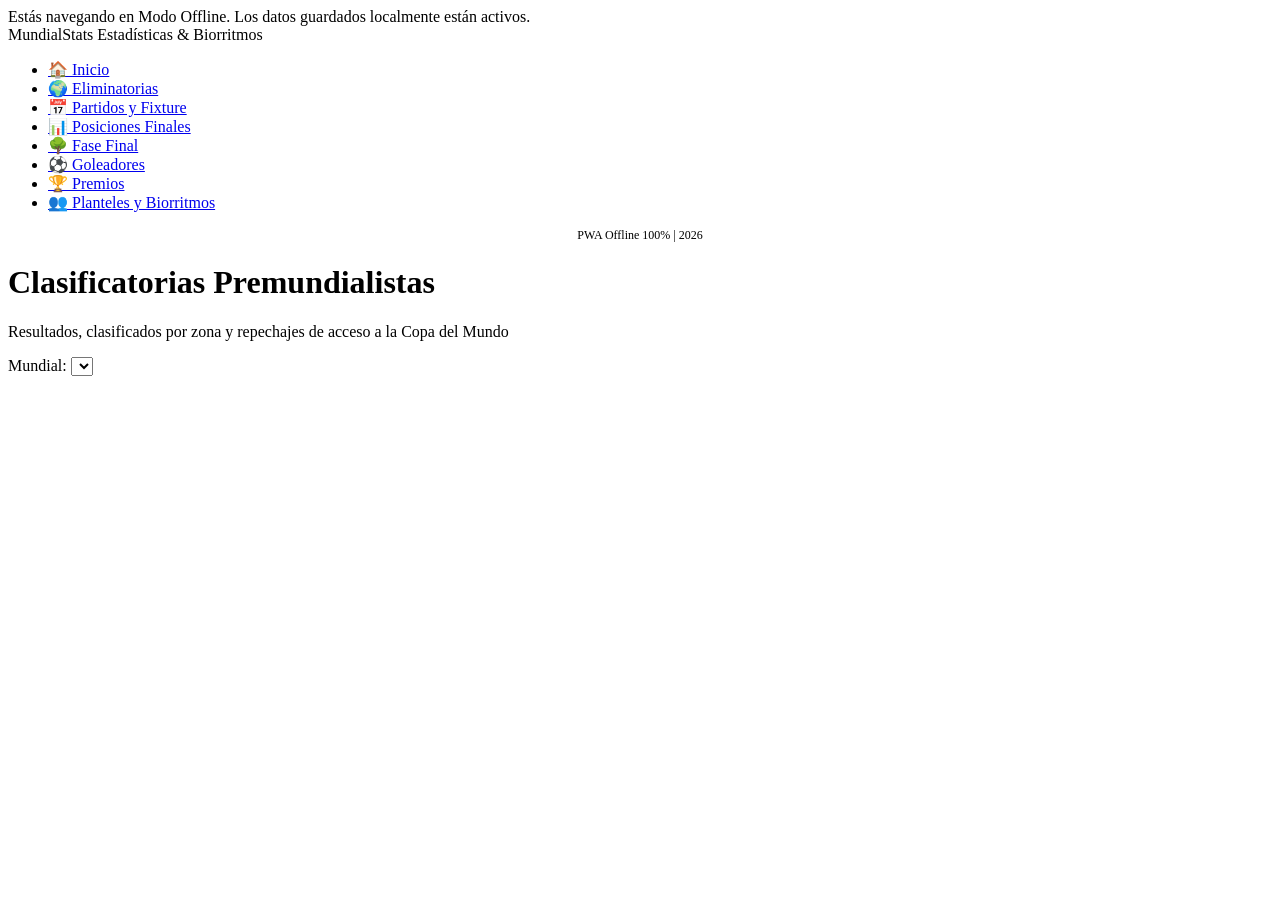
==== eliminatorias.html @ fffea4ab "Add files via upload" ====
<!DOCTYPE html>
<html lang="es">
<head>
  <meta charset="utf-8">
  <meta name="viewport" content="width=device-width, initial-scale=1.0">
  <title>Clasificatorias Premundialistas - Mundial stats</title>
  <link rel="stylesheet" href="css/style.css">
  <link rel="manifest" href="manifest.json">
  <link rel="icon" href="data:image/svg+xml,<svg xmlns=%22http://www.w3.org/2000/svg%22 viewBox=%220 0 100 100%22><text y=%22.9em%22 font-size=%2290%22>🌍</text></svg>">
  <style>
    /* Premium Tab Switcher Styles */
    .tab-switcher {
      display: flex;
      background: var(--bg-secondary);
      border-radius: var(--radius-md);
      padding: 0.35rem;
      border: 1px solid var(--border-color);
      margin-bottom: 2rem;
      max-width: 600px;
    }
    .tab-btn {
      flex: 1;
      padding: 0.75rem 1.25rem;
      border-radius: var(--radius-sm);
      background: transparent;
      border: none;
      color: var(--text-muted);
      font-weight: 600;
      font-size: 0.95rem;
      cursor: pointer;
      transition: var(--transition);
      display: flex;
      align-items: center;
      justify-content: center;
      gap: 0.5rem;
    }
    .tab-btn.active {
      background-color: var(--primary);
      color: #000;
      box-shadow: var(--shadow-sm);
    }
    .tab-btn:hover:not(.active) {
      color: var(--text-main);
      background-color: rgba(255, 255, 255, 0.03);
    }
    /* Confederation Tab Selector */
    .confed-selector {
      display: flex;
      gap: 0.5rem;
      flex-wrap: wrap;
      margin-bottom: 1.5rem;
    }
    .confed-btn {
      padding: 0.5rem 1rem;
      border-radius: var(--radius-sm);
      background: rgba(255, 255, 255, 0.03);
      border: 1px solid var(--border-color);
      color: var(--text-muted);
      font-size: 0.85rem;
      font-weight: 600;
      cursor: pointer;
      transition: var(--transition);
    }
    .confed-btn.active {
      border-color: var(--accent);
      color: var(--accent);
      background-color: rgba(255, 215, 0, 0.05);
    }
    .confed-btn:hover:not(.active) {
      border-color: var(--text-dark);
      color: var(--text-main);
    }
    /* Status Badge styling */
    .status-badge {
      font-size: 0.75rem;
      font-weight: 700;
      padding: 0.15rem 0.5rem;
      border-radius: 4px;
      display: inline-block;
    }
    .status-direct { background-color: rgba(0, 230, 118, 0.12); color: var(--primary); }
    .status-host { background-color: rgba(59, 130, 246, 0.15); color: #60a5fa; }
    .status-playoff { background-color: rgba(255, 215, 0, 0.15); color: var(--accent); }
    .status-eliminated { background-color: rgba(239, 68, 68, 0.12); color: #f87171; }
  </style>
</head>
<body>

  <div id="offlineBanner" class="offline-banner">
    Estás navegando en Modo Offline. Los datos guardados localmente están activos.
  </div>

  <div class="app-container">
    <!-- Sidebar Navigation -->
    <aside class="app-sidebar">
      <div class="logo-container">
        <span class="logo-title">MundialStats</span>
        <span class="logo-sub">Estadísticas & Biorritmos</span>
      </div>
      <nav>
        <ul class="sidebar-menu">
          <li><a href="index.html"><span>🏠</span> Inicio</a></li>
          <li class="active"><a href="eliminatorias.html"><span>🌍</span> Eliminatorias</a></li>
          <li><a href="resultadosyestadistica.html"><span>📅</span> Partidos y Fixture</a></li>
          <li><a href="posicionesfinalesotabla.html"><span>📊</span> Posiciones Finales</a></li>
          <li><a href="fasefinalllavesresultadosygoles.html"><span>🌳</span> Fase Final</a></li>
          <li><a href="goleadores.html"><span>⚽</span> Goleadores</a></li>
          <li><a href="premios.html"><span>🏆</span> Premios</a></li>
          <li><a href="planteles_argentina.html"><span>👥</span> Planteles y Biorritmos</a></li>
        </ul>
      </nav>
      <div style="margin-top: auto; font-size: 0.75rem; color: var(--text-dark); text-align: center;">
        PWA Offline 100% | 2026
      </div>
    </aside>

    <!-- Main Wrapper -->
    <main class="main-wrapper">
      <header class="top-header">
        <div class="title-section">
          <h1>Clasificatorias Premundialistas</h1>
          <p>Resultados, clasificados por zona y repechajes de acceso a la Copa del Mundo</p>
        </div>
        
        <!-- Year Selector -->
        <div class="wc-selector-container">
          <span class="wc-selector-label">Mundial:</span>
          <select id="wcYearSelect" class="wc-select">
            <!-- Dynamically populated -->
          </select>
        </div>
      </header>

      <!-- Premium Double Navigation Tab -->
      <div class="tab-switcher" id="mainTabSwitcher" style="display: none;">
        <button class="tab-btn active" onclick="switchMainTab('playoffs')">
          <span>🏆</span> Repechajes de Infarto
        </button>
        <button class="tab-btn" onclick="switchMainTab('standings')">
          <span>🌍</span> Clasificados por Zona
        </button>
      </div>

      <!-- Dynamic Content Area -->
      <div id="qualiContentContainer">
        <!-- Will be dynamically populated by JS -->
      </div>

    </main>
  </div>

  <!-- Central script engine load -->
  <script src="js/app.js"></script>
  <script>
    let activeMainTab = 'playoffs'; // 'playoffs' or 'standings'
    let activeConfedTab = 'CONMEBOL'; // 'CONMEBOL', 'UEFA', 'CONCACAF', 'CAF', 'AFC', 'OFC'
    let currentQualiData = null;

    // Static Pre-World Cup Standings data for 2026 World Cup
    const confedData2026 = {
      CONMEBOL: {
        title: "CONMEBOL (Sudamérica - 6 boletos directos + 1 repechaje)",
        desc: "Las eliminatorias sudamericanas son un grupo único todos contra todos de 10 selecciones. Los 6 primeros avanzaron directo, y el 7° (Bolivia) avanzó al Repechaje Intercontinental.",
        teams: [
          { name: "Argentina", pos: 1, elo: 95, w: 12, d: 4, l: 2, pts: 40, status: "host", group: "J" }, // Status host represents direct/reigning champion status for display
          { name: "Uruguay", pos: 2, elo: 87, w: 10, d: 5, l: 3, pts: 35, status: "direct", group: "H" },
          { name: "Colombia", pos: 3, elo: 86, w: 9, d: 6, l: 3, pts: 33, status: "direct", group: "K" },
          { name: "Brazil", pos: 4, elo: 93, w: 9, d: 5, l: 4, pts: 32, status: "direct", group: "C" },
          { name: "Ecuador", pos: 5, elo: 82, w: 8, d: 5, l: 5, pts: 29, status: "direct", group: "E" },
          { name: "Paraguay", pos: 6, elo: 78, w: 7, d: 4, l: 7, pts: 25, status: "direct", group: "D" },
          { name: "Bolivia", pos: 7, elo: 78, w: 5, d: 2, l: 11, pts: 17, status: "eliminated", group: "Eliminado (Repechaje)" }
        ]
      },
      UEFA: {
        title: "UEFA (Europa - 16 boletos directos/repechaje)",
        desc: "Dividido en 12 grupos de clasificación. Los 12 ganadores de grupo avanzaron directamente. Los 12 segundos y los 4 mejores clasificados de la Nations League jugaron los Repechajes UEFA en 4 rutas eliminatorias.",
        teams: [
          { name: "France", pos: 1, elo: 94, w: 7, d: 1, l: 0, pts: 22, status: "direct", group: "I" },
          { name: "England", pos: 1, elo: 92, w: 7, d: 1, l: 0, pts: 22, status: "direct", group: "L" },
          { name: "Spain", pos: 1, elo: 92, w: 6, d: 2, l: 0, pts: 20, status: "direct", group: "H" },
          { name: "Portugal", pos: 1, elo: 91, w: 6, d: 2, l: 0, pts: 20, status: "direct", group: "K" },
          { name: "Germany", pos: 1, elo: 90, w: 6, d: 1, l: 1, pts: 19, status: "direct", group: "E" },
          { name: "Netherlands", pos: 1, elo: 89, w: 5, d: 3, l: 0, pts: 18, status: "direct", group: "F" },
          { name: "Belgium", pos: 1, elo: 87, w: 5, d: 2, l: 1, pts: 17, status: "direct", group: "G" },
          { name: "Croatia", pos: 1, elo: 87, w: 5, d: 2, l: 1, pts: 17, status: "direct", group: "L" },
          { name: "Switzerland", pos: 1, elo: 81, w: 5, d: 1, l: 2, pts: 16, status: "direct", group: "B" },
          { name: "Sweden", pos: 1, elo: 81, w: 4, d: 3, l: 1, pts: 15, status: "direct", group: "F" },
          { name: "Norway", pos: 1, elo: 79, w: 4, d: 2, l: 2, pts: 14, status: "direct", group: "I" },
          { name: "Austria", pos: 1, elo: 80, w: 4, d: 2, l: 2, pts: 14, status: "direct", group: "J" },
          { name: "Czech Republic", pos: "Ruta D", elo: 79, w: 2, d: 0, l: 0, pts: 6, status: "playoff", group: "A" },
          { name: "Bosnia & Herzegovina", pos: "Ruta A", elo: 76, w: 2, d: 0, l: 0, pts: 6, status: "playoff", group: "B" },
          { name: "Turkey", pos: "Ruta C", elo: 80, w: 2, d: 0, l: 0, pts: 6, status: "playoff", group: "D" },
          { name: "Scotland", pos: 1, elo: 74, w: 4, d: 1, l: 3, pts: 13, status: "direct", group: "C" },
          { name: "Italy", pos: "Ruta A", elo: 95, w: 1, d: 0, l: 1, pts: 3, status: "eliminated", group: "Eliminado (Repechaje)" },
          { name: "Poland", pos: "Ruta B", elo: 80, w: 1, d: 0, l: 1, pts: 3, status: "eliminated", group: "Eliminado (Repechaje)" },
          { name: "Kosovo", pos: "Ruta C", elo: 70, w: 1, d: 0, l: 1, pts: 3, status: "eliminated", group: "Eliminado (Repechaje)" }
        ]
      },
      CONCACAF: {
        title: "CONCACAF (Norte, Centroamérica y Caribe - 3 anfitriones + 3 directos + 1 repechaje)",
        desc: "Como anfitriones, México, Estados Unidos y Canadá obtuvieron boletos automáticos. La Fase Final consistió en un grupo final de 6 selecciones, de donde 3 avanzaron directo y el 4° (Jamaica) al Repechaje.",
        teams: [
          { name: "USA", pos: "Host", elo: 84, w: 0, d: 0, l: 0, pts: 0, status: "host", group: "D" },
          { name: "Mexico", pos: "Host", elo: 81, w: 0, d: 0, l: 0, pts: 0, status: "host", group: "A" },
          { name: "Canada", pos: "Host", elo: 77, w: 0, d: 0, l: 0, pts: 0, status: "host", group: "B" },
          { name: "Panama", pos: 1, elo: 74, w: 7, d: 1, l: 2, pts: 22, status: "direct", group: "L" },
          { name: "Haiti", pos: 2, elo: 64, w: 5, d: 2, l: 3, pts: 17, status: "direct", group: "C" },
          { name: "Curaçao", pos: 3, elo: 64, w: 4, d: 3, l: 3, pts: 15, status: "direct", group: "E" },
          { name: "Jamaica", pos: 4, elo: 70, w: 3, d: 2, l: 5, pts: 11, status: "eliminated", group: "Eliminado (Repechaje)" }
        ]
      },
      CAF: {
        title: "CAF (África - 9 boletos directos + 1 repechaje)",
        desc: "9 grupos de clasificación de 6 equipos. Los 9 campeones avanzaron directamente al Mundial. El mejor segundo clasificado (R.D. del Congo) avanzó al Repechaje Intercontinental para ganar el boleto histórico.",
        teams: [
          { name: "Morocco", pos: 1, elo: 86, w: 8, d: 2, l: 0, pts: 26, status: "direct", group: "C" },
          { name: "Ivory Coast", pos: 1, elo: 80, w: 7, d: 3, l: 0, pts: 24, status: "direct", group: "E" },
          { name: "Senegal", pos: 1, elo: 82, w: 7, d: 2, l: 1, pts: 23, status: "direct", group: "I" },
          { name: "Egypt", pos: 1, elo: 78, w: 7, d: 1, l: 2, pts: 22, status: "direct", group: "G" },
          { name: "Algeria", pos: 1, elo: 78, w: 6, d: 3, l: 1, pts: 21, status: "direct", group: "J" },
          { name: "Cape Verde", pos: 1, elo: 75, w: 6, d: 2, l: 2, pts: 20, status: "direct", group: "H" },
          { name: "Ghana", pos: 1, elo: 76, w: 5, d: 4, l: 1, pts: 19, status: "direct", group: "L" },
          { name: "South Africa", pos: 1, elo: 74, w: 5, d: 3, l: 2, pts: 18, status: "direct", group: "A" },
          { name: "Tunisia", pos: 1, elo: 78, w: 5, d: 3, l: 2, pts: 18, status: "direct", group: "F" },
          { name: "DR Congo", pos: 2, elo: 73, w: 6, d: 2, l: 2, pts: 20, status: "playoff", group: "K" }
        ]
      },
      AFC: {
        title: "AFC (Asia - 8 boletos directos + 1 repechaje)",
        desc: "La Tercera Ronda consistió en 3 grupos de 6 selecciones. Los 2 primeros de cada grupo avanzaron directo. Los terceros y cuartos jugaron la Cuarta Ronda, clasificando dos más directamente y enviando al Repechaje a Irak.",
        teams: [
          { name: "Japan", pos: 1, elo: 82, w: 8, d: 1, l: 1, pts: 25, status: "direct", group: "F" },
          { name: "South Korea", pos: 1, elo: 80, w: 7, d: 2, l: 1, pts: 23, status: "direct", group: "A" },
          { name: "Australia", pos: 1, elo: 78, w: 7, d: 1, l: 2, pts: 22, status: "direct", group: "D" },
          { name: "Iran", pos: 2, elo: 74, w: 6, d: 3, l: 1, pts: 21, status: "direct", group: "G" },
          { name: "Saudi Arabia", pos: 2, elo: 77, w: 6, d: 2, l: 2, pts: 20, status: "direct", group: "H" },
          { name: "Uzbekistan", pos: 2, elo: 75, w: 5, d: 4, l: 1, pts: 19, status: "direct", group: "K" },
          { name: "Qatar", pos: 3, elo: 71, w: 4, d: 3, l: 3, pts: 15, status: "direct", group: "B" },
          { name: "Jordan", pos: 4, elo: 72, w: 4, d: 2, l: 4, pts: 14, status: "direct", group: "J" },
          { name: "Iraq", pos: 5, elo: 72, w: 3, d: 4, l: 3, pts: 13, status: "playoff", group: "I" }
        ]
      },
      OFC: {
        title: "OFC (Oceanía - 1 boleto directo + 1 repechaje)",
        desc: "Por primera vez en la historia, Oceanía cuenta con un cupo directo garantizado. El ganador de la ronda final (Nueva Zelanda) clasificó directo y el subcampeón (Nueva Caledonia) avanzó al Repechaje.",
        teams: [
          { name: "New Zealand", pos: 1, elo: 63, w: 5, d: 0, l: 0, pts: 15, status: "direct", group: "G" },
          { name: "New Caledonia", pos: 2, elo: 60, w: 3, d: 1, l: 1, pts: 10, status: "eliminated", group: "Eliminado (Repechaje)" }
        ]
      }
    };

    function switchMainTab(tab) {
      activeMainTab = tab;
      document.querySelectorAll('#mainTabSwitcher .tab-btn').forEach((btn, idx) => {
        btn.classList.toggle('active', (idx === 0 && tab === 'playoffs') || (idx === 1 && tab === 'standings'));
      });
      renderQualiLayout();
    }

    function switchConfedTab(confed) {
      activeConfedTab = confed;
      document.querySelectorAll('.confed-btn').forEach(btn => {
        btn.classList.toggle('active', btn.getAttribute('data-confed') === confed);
      });
      renderConfedStandings();
    }

    async function renderPage(year) {
      const container = document.getElementById('qualiContentContainer');
      const switcher = document.getElementById('mainTabSwitcher');
      
      container.innerHTML = '<div style="text-align:center; padding: 3rem; color:var(--text-muted);">⌛ Cargando datos de clasificatorias...</div>';
      
      // Load the qualifiers data
      const data = await loadQualiPlayoffsData(year);
      currentQualiData = data;
      
      if (!data || !data.matches || data.matches.length === 0) {
        // Show premium informational fallback for other years
        switcher.style.display = 'none';
        container.innerHTML = `
          <div class="glass-card" style="text-align: center; padding: 4rem 2rem; max-width: 700px; margin: 2rem auto;">
            <div style="font-size: 4rem; margin-bottom: 1.5rem;">🌍⚽</div>
            <h2 style="color: var(--accent); margin-bottom: 1rem; font-family: var(--font-title);">Repechajes y Clasificación Directa</h2>
            <p style="color: var(--text-main); font-size: 1.1rem; line-height: 1.7; margin-bottom: 1.5rem;">
              Para el Mundial <strong>${year}</strong>, las plazas se asignaron mediante los procesos clasificatorios tradicionales de cada confederación (CONMEBOL, UEFA, CAF, AFC, CONCACAF, OFC).
            </p>
            <p style="color: var(--text-muted); font-size: 0.95rem; line-height: 1.6;">
              Los datos interactivos de los cruces de repechaje final y las tablas de clasificación de las eliminatorias previas están cargados para el formato del <strong>Mundial 2026</strong>. Para ver cómo terminaron las selecciones en el torneo ${year}, puedes consultar la pestaña de <a href="posicionesfinalesotabla.html" style="color:var(--primary); font-weight:600;">Posiciones Finales</a> o el <a href="index.html" style="color:var(--primary); font-weight:600;">Cuadro de Honor</a>.
            </p>
          </div>
        `;
        return;
      }
      
      // If we have data, enable the main tab switcher
      switcher.style.display = 'flex';
      renderQualiLayout();
    }

    function renderQualiLayout() {
      const container = document.getElementById('qualiContentContainer');
      
      if (activeMainTab === 'playoffs') {
        renderPlayoffsContent();
      } else {
        renderStandingsContent();
      }
    }

    function renderPlayoffsContent() {
      const container = document.getElementById('qualiContentContainer');
      const uefaMatches = currentQualiData.matches.filter(m => m.round.includes("UEFA"));
      const interMatches = currentQualiData.matches.filter(m => m.round.includes("Inter-confederation"));
      
      let html = '';
      
      // Explanation/Context Banner about DR Congo and others
      html += `
        <div class="glass-card" style="margin-bottom: 2rem; border-left: 4px solid var(--accent); background: linear-gradient(135deg, rgba(20, 28, 47, 0.8) 0%, rgba(11, 15, 25, 0.8) 100%);">
          <h2 style="color: var(--accent); margin-bottom: 0.5rem; display: flex; align-items: center; gap: 0.5rem; font-size: 1.3rem;">
            <span>ℹ️</span> Repechajes de Acceso Final al Mundial (2026)
          </h2>
          <p style="color: var(--text-main); font-size: 0.95rem; line-height: 1.6;">
            El Mundial de 2026 cuenta con un formato expandido a 48 selecciones. Los últimos boletos se definieron en los emocionantes <strong>Repechajes de la UEFA</strong> y el histórico <strong>Torneo de Repechaje Intercontinental de la FIFA</strong> disputado en Monterrey y Guadalajara (México) en Marzo de 2026.
          </p>
          <div style="margin-top: 1rem; padding-top: 1rem; border-top: 1px solid var(--border-color); display: flex; flex-wrap: wrap; gap: 1.5rem; font-size: 0.85rem; color: var(--text-muted);">
            <div>💡 <strong style="color: var(--primary);">Ruta de la R.D. del Congo:</strong> Venció a Jamaica 1-0 en la Final del Repechaje Intercontinental (Ruta 1) para clasificar por primera vez desde 1974.</div>
            <div>💡 <strong style="color: var(--primary);">La Sorpresa de Irak:</strong> Venció a Bolivia 2-1 en la Final de la Ruta 2, reclamando su lugar en la Copa del Mundo.</div>
          </div>
        </div>
      `;
      
      // Render UEFA Play-offs
      if (uefaMatches.length > 0) {
        html += `
          <h2 style="margin: 2.5rem 0 1rem 0; color: var(--text-main); font-family: var(--font-title); display: flex; align-items: center; gap: 0.5rem; font-size: 1.6rem;">
            <span>🇪🇺</span> Repechaje Final UEFA (Boletos Restantes)
          </h2>
          <div class="matches-grid" style="margin-bottom: 3rem;">
        `;
        
        // Group UEFA matches by Paths
        const paths = ['Path A', 'Path B', 'Path C', 'Path D'];
        paths.forEach(pathName => {
          const pathMatches = uefaMatches.filter(m => m.round.includes(pathName));
          if (pathMatches.length > 0) {
            pathMatches.forEach(match => {
              html += renderQualiMatchCard(match, pathName);
            });
          }
        });
        
        html += `</div>`;
      }
      
      // Render Inter-confederation Play-offs
      if (interMatches.length > 0) {
        html += `
          <h2 style="margin: 2.5rem 0 1rem 0; color: var(--text-main); font-family: var(--font-title); display: flex; align-items: center; gap: 0.5rem; font-size: 1.6rem;">
            <span>🌎</span> Repechaje Intercontinental FIFA (Monterrey & Guadalajara)
          </h2>
          <div class="matches-grid">
        `;
        
        const pathways = ['Pathway 1', 'Pathway 2'];
        pathways.forEach(pathwayName => {
          const pathMatches = interMatches.filter(m => m.round.includes(pathwayName));
          if (pathMatches.length > 0) {
            pathMatches.forEach(match => {
              html += renderQualiMatchCard(match, pathwayName);
            });
          }
        });
        
        html += `</div>`;
      }
      
      container.innerHTML = html;
    }

    function renderStandingsContent() {
      const container = document.getElementById('qualiContentContainer');
      
      let html = `
        <div class="glass-card" style="margin-bottom: 2rem;">
          <h2 style="color: var(--accent); margin-bottom: 0.5rem; display: flex; align-items: center; gap: 0.5rem; font-size: 1.3rem;">
            <span>🌍</span> Tabla Premundialista de Clasificados por Confederación (2026)
          </h2>
          <p style="color: var(--text-muted); font-size: 0.95rem; line-height: 1.6;">
            Explora las clasificaciones y estadísticas del camino clasificatorio de los 48 equipos que obtuvieron su boleto al Mundial 2026 de Canadá, México y Estados Unidos, clasificados por sus respectivas confederaciones y zonas regionales de fútbol.
          </p>
        </div>

        <!-- Escalada / Roadmap section -->
        <div class="glass-card" style="margin-bottom: 2rem; background: linear-gradient(135deg, rgba(20, 28, 47, 0.4) 0%, rgba(11, 15, 25, 0.4) 100%); border-left: 4px solid var(--primary);">
          <h3 style="color: var(--primary); margin-bottom: 1.25rem; font-family: var(--font-title); font-size: 1.2rem; display: flex; align-items: center; gap: 0.5rem;">
            <span>📈</span> ¿Cómo escalaron las selecciones hasta la Copa del Mundo?
          </h3>
          <div style="display: grid; grid-template-columns: repeat(auto-fit, minmax(220px, 1fr)); gap: 1.25rem;">
            
            <div style="background: rgba(0,0,0,0.2); padding: 1rem; border-radius: var(--radius-sm); border-top: 3px solid var(--text-dark);">
              <div style="font-size: 0.75rem; color: var(--text-muted); font-weight: 700; text-transform: uppercase; margin-bottom: 0.25rem;">Paso 1</div>
              <h4 style="color: var(--text-main); margin-bottom: 0.5rem; font-size: 0.95rem;">🌍 Eliminatorias Globales</h4>
              <p style="font-size: 0.8rem; color: var(--text-muted); line-height: 1.4;">
                <strong>208 selecciones</strong> de 6 confederaciones disputaron extensos torneos regionales todos contra todos o fases de grupos durante 3 años antes del Mundial.
              </p>
            </div>
            
            <div style="background: rgba(0,0,0,0.2); padding: 1rem; border-radius: var(--radius-sm); border-top: 3px solid var(--primary);">
              <div style="font-size: 0.75rem; color: var(--primary); font-weight: 700; text-transform: uppercase; margin-bottom: 0.25rem;">Paso 2</div>
              <h4 style="color: var(--text-main); margin-bottom: 0.5rem; font-size: 0.95rem;">🎟️ Clasificados Directos</h4>
              <p style="font-size: 0.8rem; color: var(--text-muted); line-height: 1.4;">
                Los gigantes y ganadores de cada grupo regional (<strong>40 selecciones</strong> directas + 3 anfitriones) aseguraron matemáticamente su boleto directo sin repesca.
              </p>
            </div>
            
            <div style="background: rgba(0,0,0,0.2); padding: 1rem; border-radius: var(--radius-sm); border-top: 3px solid var(--accent);">
              <div style="font-size: 0.75rem; color: var(--accent); font-weight: 700; text-transform: uppercase; margin-bottom: 0.25rem;">Paso 3</div>
              <h4 style="color: var(--text-main); margin-bottom: 0.5rem; font-size: 0.95rem;">🇪🇺 Repechajes de Zona</h4>
              <p style="font-size: 0.8rem; color: var(--text-muted); line-height: 1.4;">
                Equipos en puestos secundarios batallaron internamente. En la UEFA, 16 selecciones jugaron llaves de eliminación directa para reclamar los últimos 4 boletos europeos.
              </p>
            </div>
            
            <div style="background: rgba(0,0,0,0.2); padding: 1rem; border-radius: var(--radius-sm); border-top: 3px solid #ef4444;">
              <div style="font-size: 0.75rem; color: #ef4444; font-weight: 700; text-transform: uppercase; margin-bottom: 0.25rem;">Paso 4</div>
              <h4 style="color: var(--text-main); margin-bottom: 0.5rem; font-size: 0.95rem;">💥 Repesca Intercontinental</h4>
              <p style="font-size: 0.8rem; color: var(--text-muted); line-height: 1.4;">
                Los 6 mejores no clasificados de todo el planeta se concentraron en México en un torneo de muerte súbita. <strong>R.D. Congo</strong> e <strong>Irak</strong> escalaron ganando las finales para quedarse con los 2 cupos finales.
              </p>
            </div>
            
          </div>
        </div>

        
        <!-- Confederation Sub-Tab Selector -->
        <div class="confed-selector">
          <button class="confed-btn ${activeConfedTab === 'CONMEBOL' ? 'active' : ''}" data-confed="CONMEBOL" onclick="switchConfedTab('CONMEBOL')">🌎 CONMEBOL (Sudamérica)</button>
          <button class="confed-btn ${activeConfedTab === 'UEFA' ? 'active' : ''}" data-confed="UEFA" onclick="switchConfedTab('UEFA')">🇪🇺 UEFA (Europa)</button>
          <button class="confed-btn ${activeConfedTab === 'CONCACAF' ? 'active' : ''}" data-confed="CONCACAF" onclick="switchConfedTab('CONCACAF')">🍁 CONCACAF (Norte/Centro)</button>
          <button class="confed-btn ${activeConfedTab === 'CAF' ? 'active' : ''}" data-confed="CAF" onclick="switchConfedTab('CAF')">🦁 CAF (África)</button>
          <button class="confed-btn ${activeConfedTab === 'AFC' ? 'active' : ''}" data-confed="AFC" onclick="switchConfedTab('AFC')">🐉 AFC (Asia)</button>
          <button class="confed-btn ${activeConfedTab === 'OFC' ? 'active' : ''}" data-confed="OFC" onclick="switchConfedTab('OFC')">🥝 OFC (Oceanía)</button>
        </div>
        
        <!-- Confederation Standings Container -->
        <div id="confedStandingsContainer" class="glass-card">
          <!-- Will be rendered dynamically -->
        </div>
      `;
      
      container.innerHTML = html;
      renderConfedStandings();
    }

    function renderConfedStandings() {
      const subContainer = document.getElementById('confedStandingsContainer');
      const data = confedData2026[activeConfedTab];
      
      if (!data) {
        subContainer.innerHTML = '<div style="text-align:center; padding:2rem; color:var(--text-muted);">Error al cargar los datos.</div>';
        return;
      }
      
      let html = `
        <div style="margin-bottom: 1.5rem; padding-bottom: 1rem; border-bottom: 1px solid var(--border-color);">
          <h2 style="color: var(--accent); font-family: var(--font-title); font-size: 1.4rem; margin-bottom: 0.25rem;">${data.title}</h2>
          <p style="color: var(--text-muted); font-size: 0.9rem; line-height: 1.5;">${data.desc}</p>
        </div>
        
        <div class="table-container">
          <table class="premium-table">
            <thead>
              <tr>
                <th style="width: 80px; text-align: center;">Posición</th>
                <th>Equipo</th>
                <th style="text-align: center; width: 100px;">Fuerza (Elo)</th>
                <th style="text-align: center; width: 80px;">PG</th>
                <th style="text-align: center; width: 80px;">PE</th>
                <th style="text-align: center; width: 80px;">PP</th>
                <th style="text-align: center; width: 100px;">Puntos</th>
                <th style="width: 180px;">Estado de Acceso</th>
                <th style="text-align: center; width: 120px;">Grupo Mundial</th>
              </tr>
            </thead>
            <tbody>
      `;
      
      data.teams.forEach(team => {
        let statusBadge = '';
        if (team.status === 'host') statusBadge = '<span class="status-badge status-host">Anfitrión / Campeón</span>';
        else if (team.status === 'direct') statusBadge = '<span class="status-badge status-direct">Clasificado Directo</span>';
        else if (team.status === 'playoff') statusBadge = '<span class="status-badge status-playoff">Cupo por Repechaje</span>';
        else if (team.status === 'eliminated') statusBadge = '<span class="status-badge status-eliminated">Eliminado Repesca</span>';
        
        // Flag icon resolver
        const flag = getFlag(team.name);
        
        html += `
          <tr style="${team.status === 'eliminated' ? 'opacity: 0.65; background-color: rgba(239, 68, 68, 0.02);' : ''}">
            <td style="text-align: center; font-weight: 700; font-family: var(--font-title); font-size: 1.1rem; color: ${team.status === 'eliminated' ? 'var(--text-dark)' : 'var(--accent)'};">${team.pos}</td>
            <td class="team-cell" style="font-weight: 700;">
              <span class="team-flag">${flag}</span>
              <span>${team.name}</span>
            </td>
            <td style="text-align: center; font-weight: 600; font-family: var(--font-title);">${team.elo}</td>
            <td style="text-align: center;">${team.w}</td>
            <td style="text-align: center;">${team.d}</td>
            <td style="text-align: center;">${team.l}</td>
            <td style="text-align: center; font-weight: 700; font-family: var(--font-title); font-size: 1.1rem; color: var(--text-main);">${team.pts}</td>
            <td>${statusBadge}</td>
            <td style="text-align: center; font-weight: 700; color: ${team.status === 'eliminated' ? 'var(--text-dark)' : 'var(--primary)'}; font-family: var(--font-title);">${team.status === 'eliminated' ? '--' : `Grupo ${team.group}`}</td>
          </tr>
        `;
      });
      
      html += `
            </tbody>
          </table>
        </div>
      `;
      
      subContainer.innerHTML = html;
    }
    
    function renderQualiMatchCard(match, groupName) {
      const t1 = match.team1;
      const t2 = match.team2;
      const f1 = getFlag(t1);
      const f2 = getFlag(t2);
      
      // Determine winner
      let s1 = 0, s2 = 0;
      let scoreStr = '';
      let isEt = false;
      let isPen = false;
      let p1 = 0, p2 = 0;
      
      if (match.score) {
        if (match.score.ft) {
          s1 = match.score.ft[0];
          s2 = match.score.ft[1];
          scoreStr = `${s1} - ${s2}`;
        }
        if (match.score.et) {
          s1 = match.score.et[0];
          s2 = match.score.et[1];
          scoreStr = `${s1} - ${s2} (t.s.)`;
          isEt = true;
        }
        if (match.score.p) {
          p1 = match.score.p[0];
          p2 = match.score.p[1];
          scoreStr += ` [Pen: ${p1} - ${p2}]`;
          isPen = true;
        }
      }
      
      const t1Won = (s1 > s2) || (isPen && p1 > p2);
      const t2Won = (s2 > s1) || (isPen && p2 > p1);
      
      // Goals lists html
      let goalsHtml = '';
      if (match.goals1 && match.goals1.length > 0 || match.goals2 && match.goals2.length > 0) {
        goalsHtml = `<div style="font-size: 0.8rem; color: var(--text-muted); border-top: 1px solid var(--border-color); padding-top: 0.5rem; margin-top: 0.5rem; display: flex; flex-direction: column; gap: 0.25rem;">`;
        if (match.goals1 && match.goals1.length > 0) {
          goalsHtml += `<div>⚽ <strong>${t1}:</strong> ${match.goals1.map(g => `${g.name} (${g.minute}')`).join(', ')}</div>`;
        }
        if (match.goals2 && match.goals2.length > 0) {
          goalsHtml += `<div>⚽ <strong>${t2}:</strong> ${match.goals2.map(g => `${g.name} (${g.minute}')`).join(', ')}</div>`;
        }
        goalsHtml += `</div>`;
      }
      
      const isFinal = match.round.includes("Final");
      const roundLabel = isFinal ? "🏆 FINAL DE RUTA" : "⚔️ SEMIFINAL DE RUTA";
      const badgeColor = isFinal ? "background-color: rgba(255, 215, 0, 0.15); color: var(--accent);" : "background-color: rgba(0, 230, 118, 0.1); color: var(--primary);";
      
      return `
        <div class="glass-card" style="display: flex; flex-direction: column; justify-content: space-between; gap: 1rem; border: 1px solid ${isFinal ? 'rgba(255, 215, 0, 0.25)' : 'var(--border-color)'}; border-top: 3px solid ${isFinal ? 'var(--accent)' : 'var(--primary)'};">
          <div>
            <div style="display: flex; justify-content: space-between; align-items: center; margin-bottom: 0.75rem;">
              <span style="font-size: 0.7rem; font-weight: 700; padding: 0.25rem 0.5rem; border-radius: 4px; ${badgeColor}">${roundLabel} (${groupName})</span>
              <span style="font-size: 0.75rem; color: var(--text-muted);">${match.date}</span>
            </div>
            
            <div style="display: flex; flex-direction: column; gap: 0.75rem; margin: 1rem 0;">
              <!-- Team 1 -->
              <div style="display: flex; justify-content: space-between; align-items: center; ${t1Won ? 'color: var(--primary); font-weight: 700;' : ''}">
                <span class="team-cell">
                  <span class="team-flag">${f1}</span>
                  <span>${t1}</span>
                </span>
                ${t1Won ? '<span style="font-size:0.75rem; background: rgba(0, 230, 118, 0.15); padding: 0.1rem 0.4rem; border-radius: 4px;">✅ Clasificado</span>' : ''}
              </div>
              
              <!-- Team 2 -->
              <div style="display: flex; justify-content: space-between; align-items: center; ${t2Won ? 'color: var(--primary); font-weight: 700;' : ''}">
                <span class="team-cell">
                  <span class="team-flag">${f2}</span>
                  <span>${t2}</span>
                </span>
                ${t2Won ? '<span style="font-size:0.75rem; background: rgba(0, 230, 118, 0.15); padding: 0.1rem 0.4rem; border-radius: 4px;">✅ Clasificado</span>' : ''}
              </div>
            </div>
          </div>
          
          <div>
            <div style="background: rgba(0, 0, 0, 0.2); padding: 0.5rem; border-radius: 6px; text-align: center; font-weight: 700; font-size: 1.1rem; color: var(--accent); font-family: var(--font-title);">
              ${scoreStr}
            </div>
            
            ${goalsHtml}
            
            <div style="font-size: 0.7rem; color: var(--text-dark); margin-top: 0.75rem; text-align: right; font-style: italic;">
              🏟️ Sede: ${match.ground || 'Por definir'}
            </div>
          </div>
        </div>
      `;
    }
    
    // Init PWA engine hooks
    setupYearSelector(renderPage);
    renderPage(state.currentYear);
  </script>
</body>
</html>
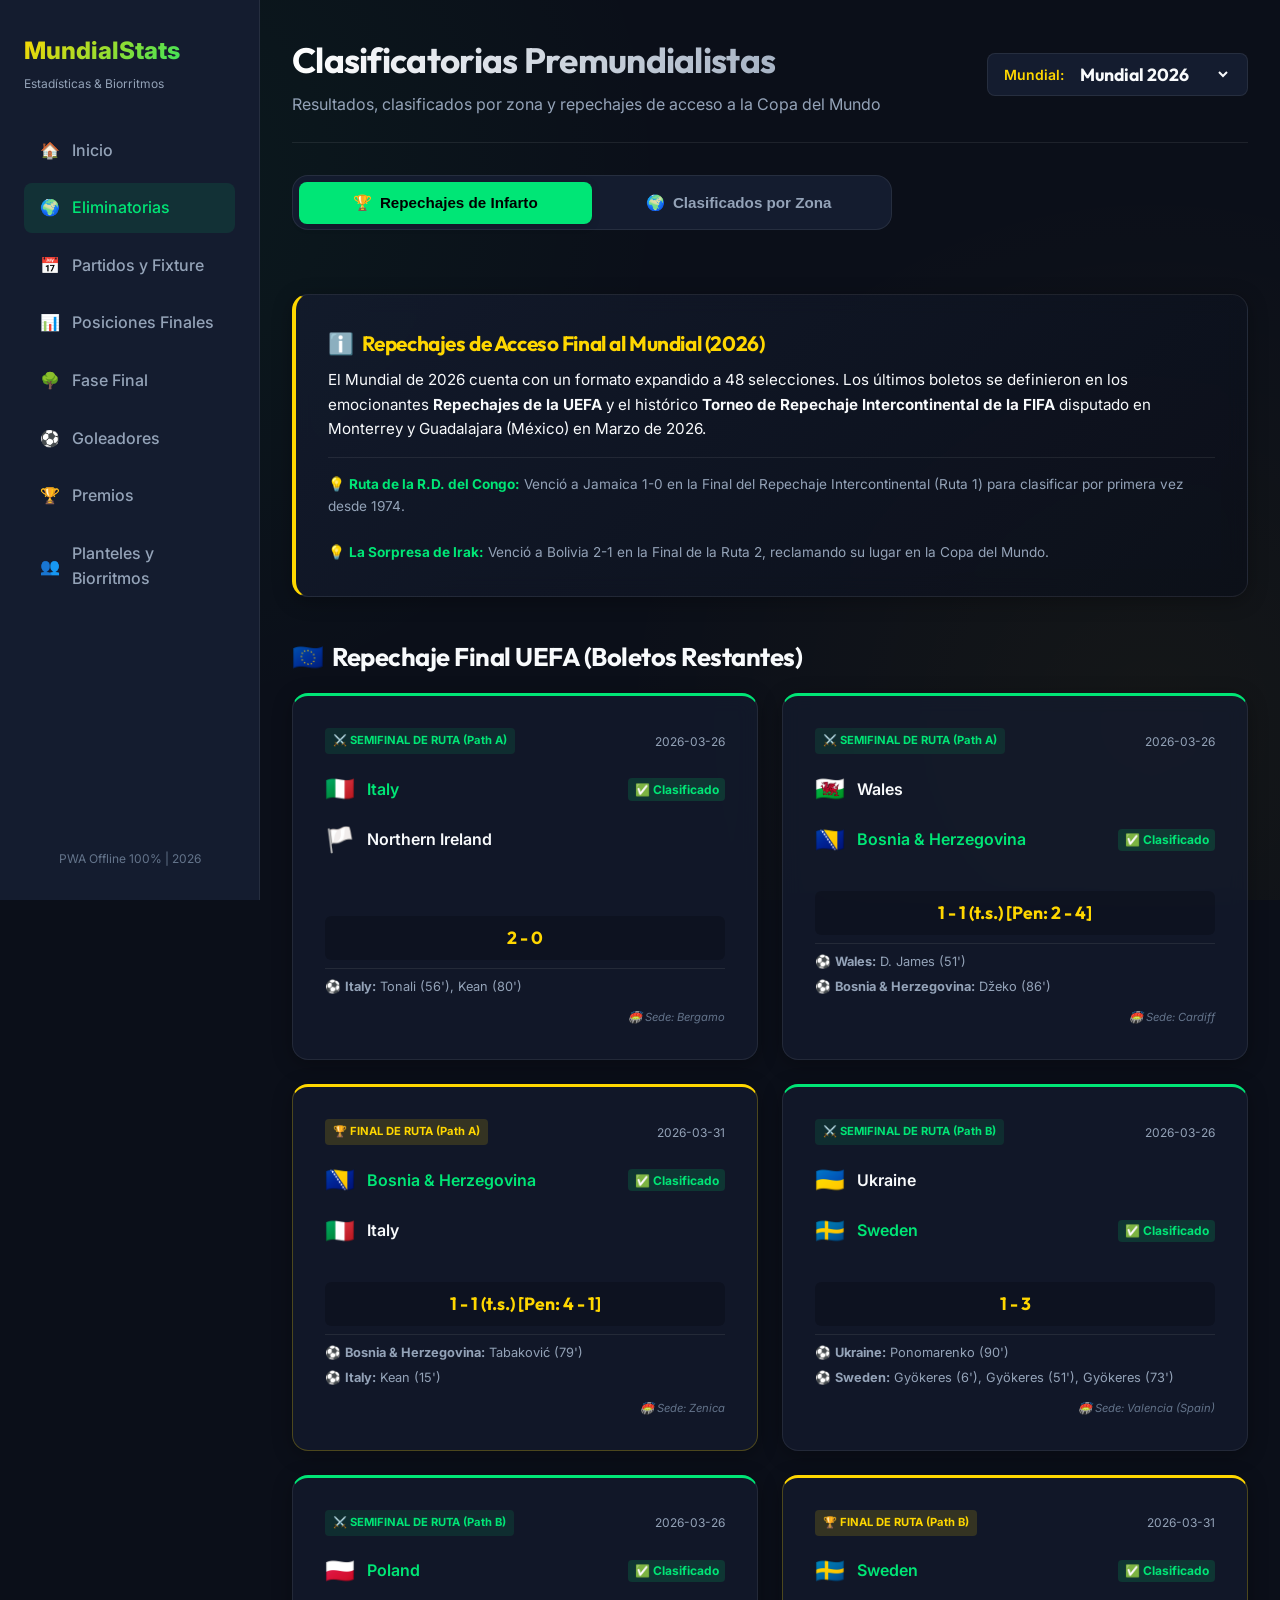
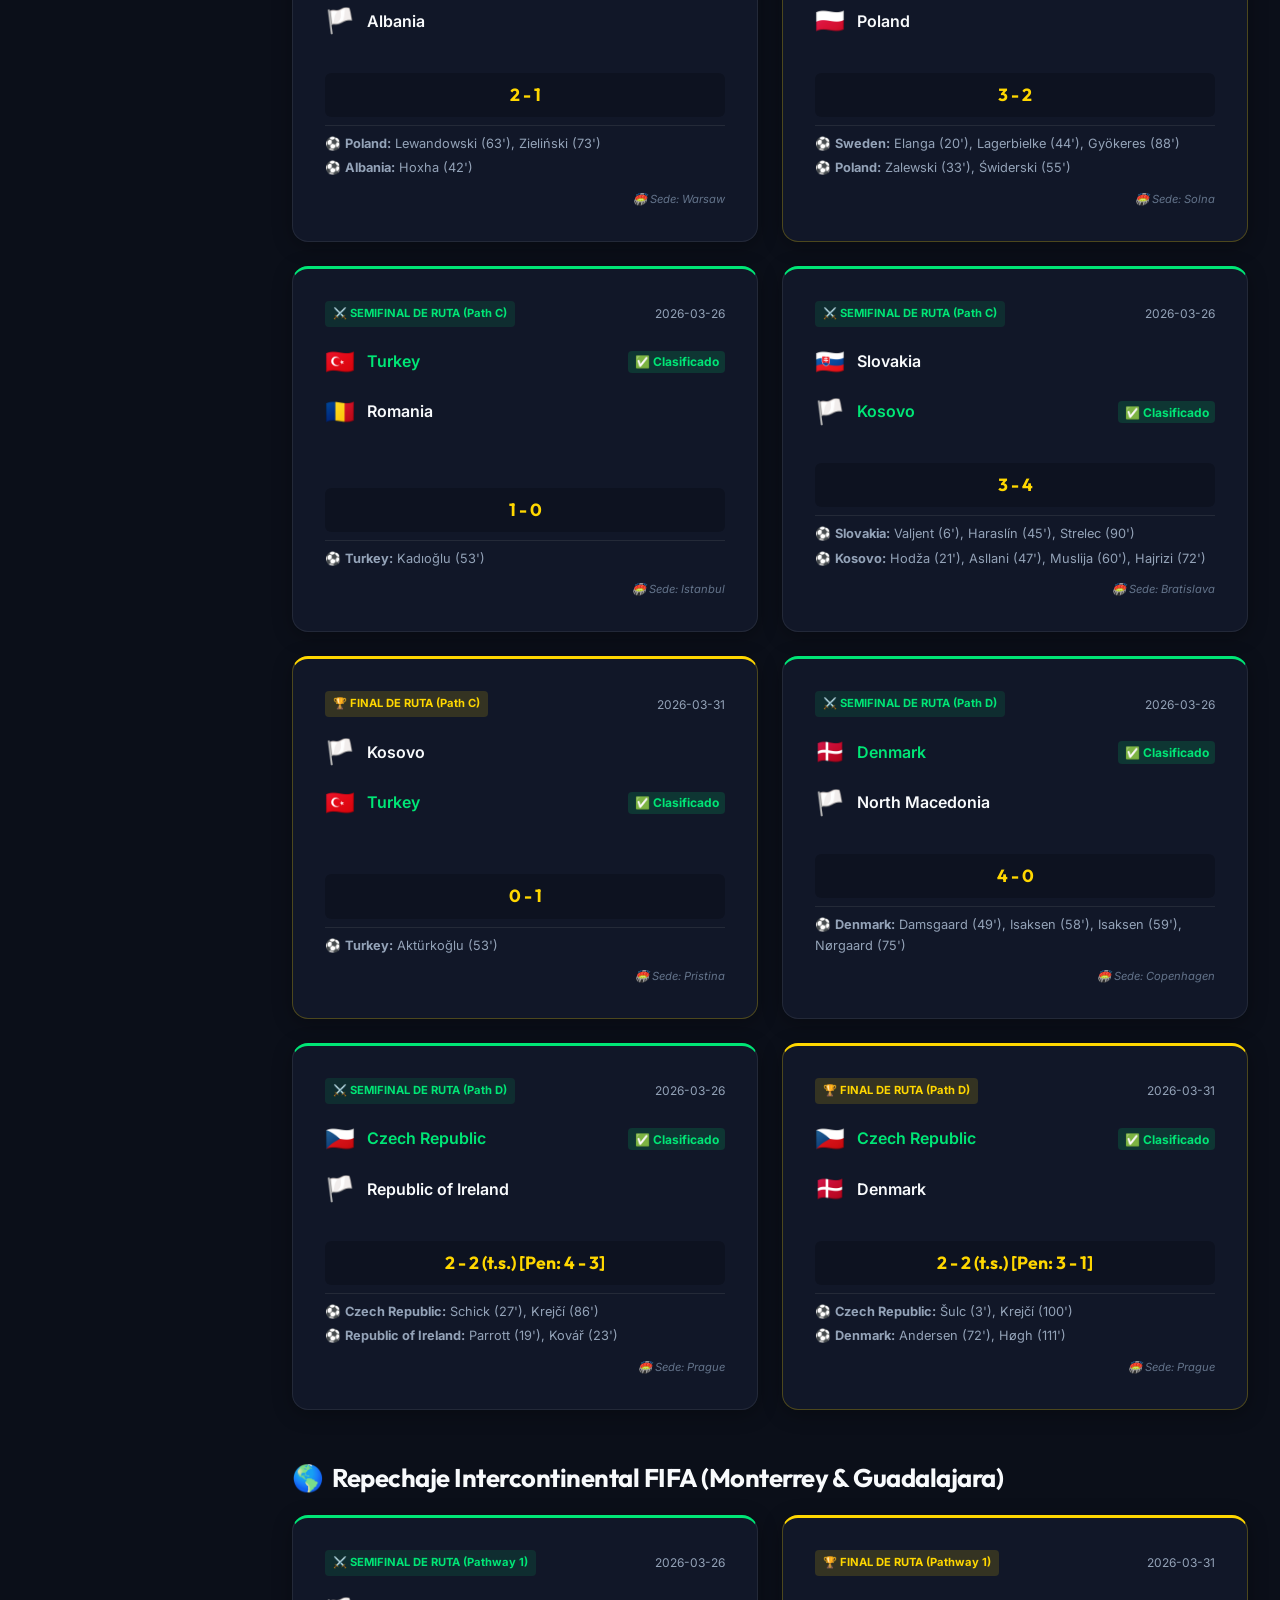
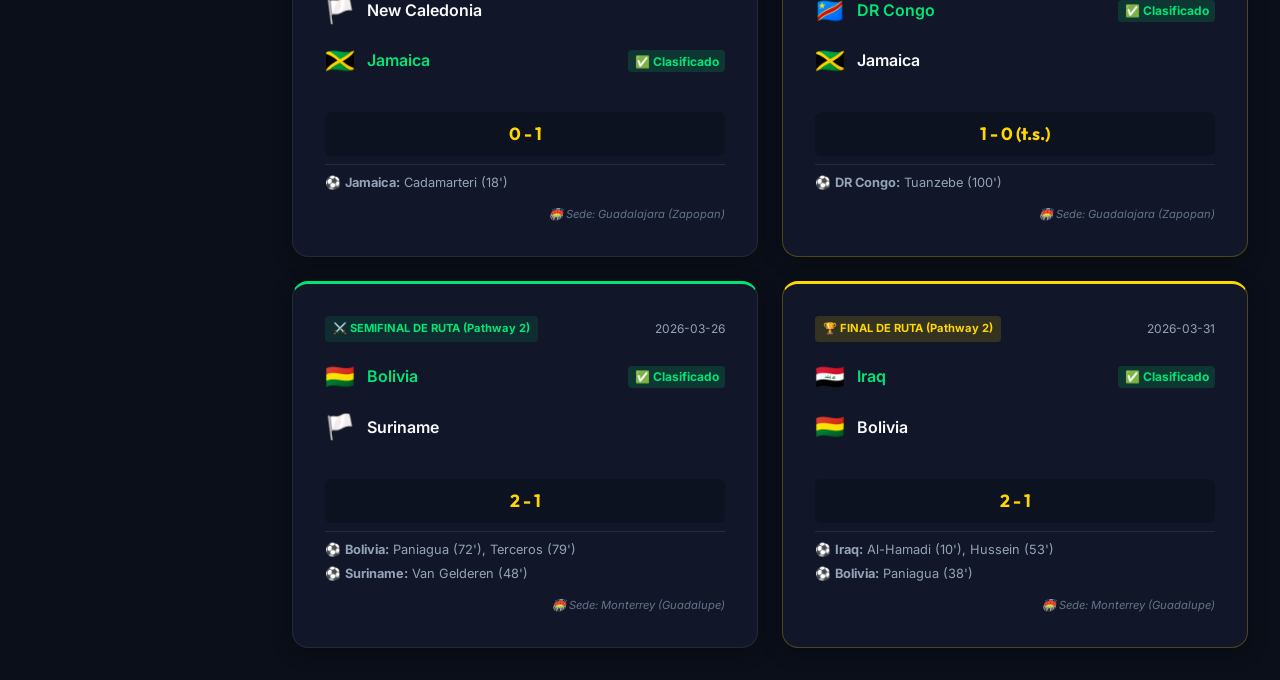
==== commit dfd6e4cc: "correccion de nombres de jugadores" ====
--- a/eliminatorias.html
+++ b/eliminatorias.html
@@ -150,6 +150,7 @@
   </div>
 
   <!-- Central script engine load -->
+  <script src="js/real_rosters.js"></script>
   <script src="js/app.js"></script>
   <script>
     let activeMainTab = 'playoffs'; // 'playoffs' or 'standings'
--- a/css/style.css
+++ b/css/style.css
@@ -0,0 +1,1086 @@
+/* Modern Premium Design System for World Cup PWA */
+@import url('https://fonts.googleapis.com/css2?family=Inter:wght@300;400;500;600;700&family=Outfit:wght@400;500;600;700;800&display=swap');
+
+:root {
+  --font-title: 'Outfit', -apple-system, BlinkMacSystemFont, "Segoe UI", Roboto, sans-serif;
+  --font-body: 'Inter', -apple-system, BlinkMacSystemFont, "Segoe UI", Roboto, sans-serif;
+  
+  /* Color Palette (Sleek Dark / Golden Acent) */
+  --bg-primary: #0b0f19;
+  --bg-secondary: #141c2f;
+  --bg-glass: rgba(20, 28, 47, 0.7);
+  --border-color: rgba(255, 255, 255, 0.08);
+  
+  --primary: #00e676; /* Vibrant Green field */
+  --primary-hover: #00b359;
+  --accent: #ffd700; /* Golden Cup */
+  --accent-rgb: 255, 215, 0;
+  
+  --text-main: #f8fafc;
+  --text-muted: #94a3b8;
+  --text-dark: #64748b;
+  
+  /* Biorhythm Colors */
+  --physical: #ef4444; /* Red */
+  --emotional: #3b82f6; /* Blue */
+  --intellectual: #eab308; /* Yellow */
+  
+  --shadow-sm: 0 2px 8px rgba(0, 0, 0, 0.15);
+  --shadow-md: 0 4px 20px rgba(0, 0, 0, 0.3);
+  --shadow-lg: 0 10px 30px rgba(0, 0, 0, 0.5);
+  --radius-sm: 8px;
+  --radius-md: 16px;
+  --radius-lg: 24px;
+  --transition: all 0.3s cubic-bezier(0.4, 0, 0.2, 1);
+}
+
+/* Base Styles */
+* {
+  box-sizing: border-box;
+  margin: 0;
+  padding: 0;
+}
+
+body {
+  background-color: var(--bg-primary);
+  color: var(--text-main);
+  font-family: var(--font-body);
+  line-height: 1.6;
+  min-height: 100vh;
+  background-image: 
+    radial-gradient(circle at 10% 20%, rgba(0, 230, 118, 0.05) 0%, transparent 40%),
+    radial-gradient(circle at 90% 80%, rgba(255, 215, 0, 0.04) 0%, transparent 40%);
+  background-attachment: fixed;
+}
+
+h1, h2, h3, h4, h5, h6 {
+  font-family: var(--font-title);
+  font-weight: 700;
+  letter-spacing: -0.02em;
+}
+
+a {
+  color: var(--primary);
+  text-decoration: none;
+  transition: var(--transition);
+}
+
+a:hover {
+  color: var(--text-main);
+}
+
+/* Premium Layout Grid */
+.app-container {
+  display: grid;
+  grid-template-columns: 260px 1fr;
+  min-height: 100vh;
+}
+
+@media (max-width: 1024px) {
+  .app-container {
+    grid-template-columns: 1fr;
+  }
+}
+
+/* Sidebar / Navigation */
+.app-sidebar {
+  background-color: var(--bg-secondary);
+  border-right: 1px solid var(--border-color);
+  padding: 2rem 1.5rem;
+  display: flex;
+  flex-direction: column;
+  gap: 2rem;
+  height: 100vh;
+  position: sticky;
+  top: 0;
+  z-index: 100;
+  overflow-y: auto;
+}
+
+@media (max-width: 1024px) {
+  .app-sidebar {
+    height: auto;
+    position: relative;
+    padding: 1rem 1.5rem;
+  }
+}
+
+.logo-container {
+  display: flex;
+  flex-direction: column;
+  gap: 0.25rem;
+}
+
+.logo-title {
+  font-size: 1.5rem;
+  font-weight: 800;
+  background: linear-gradient(135deg, var(--accent), var(--primary));
+  -webkit-background-clip: text;
+  -webkit-text-fill-color: transparent;
+}
+
+.logo-sub {
+  font-size: 0.75rem;
+  color: var(--text-muted);
+}
+
+.sidebar-menu {
+  list-style: none;
+  display: flex;
+  flex-direction: column;
+  gap: 0.5rem;
+}
+
+.sidebar-menu li a {
+  display: flex;
+  align-items: center;
+  gap: 0.75rem;
+  padding: 0.75rem 1rem;
+  border-radius: var(--radius-sm);
+  color: var(--text-muted);
+  font-weight: 500;
+  transition: var(--transition);
+}
+
+.sidebar-menu li a:hover,
+.sidebar-menu li.active a {
+  background-color: rgba(0, 230, 118, 0.1);
+  color: var(--primary);
+}
+
+/* Main Content Area */
+.main-wrapper {
+  padding: 2rem;
+  max-width: 1400px;
+  width: 100%;
+  margin: 0 auto;
+  display: flex;
+  flex-direction: column;
+  gap: 2rem;
+}
+
+@media (max-width: 640px) {
+  .main-wrapper {
+    padding: 1rem;
+  }
+}
+
+/* Header & Controls */
+.top-header {
+  display: flex;
+  justify-content: space-between;
+  align-items: center;
+  flex-wrap: wrap;
+  gap: 1rem;
+  padding-bottom: 1.5rem;
+  border-bottom: 1px solid var(--border-color);
+}
+
+.title-section h1 {
+  font-size: 2.2rem;
+  margin-bottom: 0.25rem;
+  background: linear-gradient(to right, #ffffff, #94a3b8);
+  -webkit-background-clip: text;
+  -webkit-text-fill-color: transparent;
+}
+
+.title-section p {
+  color: var(--text-muted);
+  font-size: 1rem;
+}
+
+/* Year Selector Control */
+.wc-selector-container {
+  display: flex;
+  align-items: center;
+  gap: 0.75rem;
+  background: var(--bg-secondary);
+  padding: 0.5rem 1rem;
+  border-radius: var(--radius-sm);
+  border: 1px solid var(--border-color);
+}
+
+.wc-selector-label {
+  font-weight: 600;
+  font-size: 0.875rem;
+  color: var(--accent);
+}
+
+.wc-select {
+  background: transparent;
+  border: none;
+  color: var(--text-main);
+  font-family: var(--font-title);
+  font-size: 1.1rem;
+  font-weight: 700;
+  cursor: pointer;
+  outline: none;
+  padding-right: 1.5rem;
+  position: relative;
+}
+
+.wc-select option {
+  background-color: var(--bg-secondary);
+  color: var(--text-main);
+  font-weight: normal;
+}
+
+/* Premium Dashboard Widgets */
+.dashboard-grid {
+  display: grid;
+  grid-template-columns: repeat(auto-fit, minmax(280px, 1fr));
+  gap: 1.5rem;
+}
+
+.stat-card {
+  background: var(--bg-secondary);
+  border: 1px solid var(--border-color);
+  border-radius: var(--radius-md);
+  padding: 1.5rem;
+  display: flex;
+  align-items: center;
+  gap: 1.25rem;
+  box-shadow: var(--shadow-sm);
+  transition: var(--transition);
+}
+
+.stat-card:hover {
+  transform: translateY(-4px);
+  border-color: rgba(0, 230, 118, 0.3);
+  box-shadow: var(--shadow-md);
+}
+
+.stat-icon {
+  width: 54px;
+  height: 54px;
+  border-radius: 50%;
+  background: rgba(0, 230, 118, 0.1);
+  display: flex;
+  align-items: center;
+  justify-content: center;
+  font-size: 1.5rem;
+  color: var(--primary);
+}
+
+.stat-info {
+  display: flex;
+  flex-direction: column;
+}
+
+.stat-label {
+  font-size: 0.85rem;
+  color: var(--text-muted);
+  text-transform: uppercase;
+  letter-spacing: 0.05em;
+}
+
+.stat-value {
+  font-size: 1.75rem;
+  font-weight: 800;
+  color: var(--text-main);
+  font-family: var(--font-title);
+}
+
+/* Glass Card */
+.glass-card {
+  background: var(--bg-glass);
+  backdrop-filter: blur(10px);
+  -webkit-backdrop-filter: blur(10px);
+  border: 1px solid var(--border-color);
+  border-radius: var(--radius-md);
+  padding: 2rem;
+  box-shadow: var(--shadow-md);
+}
+
+.glass-card-header {
+  display: flex;
+  justify-content: space-between;
+  align-items: center;
+  margin-bottom: 1.5rem;
+  padding-bottom: 0.75rem;
+  border-bottom: 1px solid var(--border-color);
+}
+
+.glass-card-title {
+  font-size: 1.35rem;
+  color: var(--accent);
+  display: flex;
+  align-items: center;
+  gap: 0.5rem;
+}
+
+/* Responsive Premium Table */
+.table-container {
+  overflow-x: auto;
+  width: 100%;
+}
+
+.premium-table {
+  width: 100%;
+  border-collapse: collapse;
+  text-align: left;
+  font-size: 0.95rem;
+}
+
+.premium-table th {
+  padding: 1rem;
+  color: var(--text-muted);
+  font-weight: 600;
+  text-transform: uppercase;
+  font-size: 0.75rem;
+  letter-spacing: 0.05em;
+  border-bottom: 2px solid var(--border-color);
+}
+
+.premium-table td {
+  padding: 1rem;
+  border-bottom: 1px solid var(--border-color);
+  color: var(--text-main);
+  transition: var(--transition);
+}
+
+.premium-table tr:hover td {
+  background-color: rgba(255, 255, 255, 0.02);
+}
+
+.team-cell {
+  display: flex;
+  align-items: center;
+  gap: 0.75rem;
+  font-weight: 600;
+}
+
+.team-flag {
+  font-size: 1.5rem;
+  display: inline-block;
+  vertical-align: middle;
+}
+
+/* Playoff Bracket Tree Styling */
+.bracket-wrapper {
+  overflow-x: auto;
+  padding: 2rem 0;
+}
+
+.bracket-container {
+  display: flex;
+  gap: 3rem;
+  min-width: 1000px;
+  justify-content: space-between;
+}
+
+.bracket-column {
+  display: flex;
+  flex-direction: column;
+  justify-content: space-around;
+  flex: 1;
+}
+
+.bracket-round-title {
+  text-align: center;
+  color: var(--accent);
+  font-size: 0.9rem;
+  font-weight: 700;
+  text-transform: uppercase;
+  margin-bottom: 1rem;
+  letter-spacing: 0.05em;
+}
+
+.bracket-match {
+  background: var(--bg-secondary);
+  border: 1px solid var(--border-color);
+  border-radius: var(--radius-sm);
+  padding: 0.5rem;
+  display: flex;
+  flex-direction: column;
+  gap: 0.25rem;
+  width: 200px;
+  box-shadow: var(--shadow-sm);
+  position: relative;
+  transition: var(--transition);
+}
+
+.bracket-match:hover {
+  border-color: var(--primary);
+  box-shadow: var(--shadow-md);
+}
+
+.bracket-team {
+  display: flex;
+  justify-content: space-between;
+  align-items: center;
+  padding: 0.4rem 0.6rem;
+  border-radius: 4px;
+  font-size: 0.85rem;
+}
+
+.bracket-team.winner {
+  font-weight: 700;
+  color: var(--primary);
+  background-color: rgba(0, 230, 118, 0.05);
+}
+
+.bracket-team-name {
+  display: flex;
+  align-items: center;
+  gap: 0.4rem;
+  overflow: hidden;
+  text-overflow: ellipsis;
+  white-space: nowrap;
+}
+
+.bracket-score {
+  font-weight: 700;
+  font-family: var(--font-title);
+}
+
+/* Live Match Cards (Fixture) */
+.matches-grid {
+  display: grid;
+  grid-template-columns: repeat(auto-fill, minmax(360px, 1fr));
+  gap: 1.5rem;
+}
+
+@media (max-width: 640px) {
+  .matches-grid {
+    grid-template-columns: 1fr;
+  }
+}
+
+.match-card {
+  background: var(--bg-secondary);
+  border: 1px solid var(--border-color);
+  border-radius: var(--radius-md);
+  padding: 1.25rem;
+  display: flex;
+  flex-direction: column;
+  gap: 1rem;
+  box-shadow: var(--shadow-sm);
+  transition: var(--transition);
+}
+
+.match-card:hover {
+  border-color: rgba(0, 230, 118, 0.3);
+  box-shadow: var(--shadow-md);
+}
+
+.match-header {
+  display: flex;
+  justify-content: space-between;
+  font-size: 0.75rem;
+  color: var(--text-muted);
+  font-weight: 600;
+  text-transform: uppercase;
+  border-bottom: 1px solid var(--border-color);
+  padding-bottom: 0.5rem;
+}
+
+.match-venue {
+  color: var(--accent);
+}
+
+.match-teams {
+  display: flex;
+  flex-direction: column;
+  gap: 0.75rem;
+}
+
+.match-team-row {
+  display: flex;
+  justify-content: space-between;
+  align-items: center;
+}
+
+.match-team-info {
+  display: flex;
+  align-items: center;
+  gap: 0.75rem;
+  font-size: 1.05rem;
+  font-weight: 600;
+}
+
+.score-input, .score-display {
+  width: 50px;
+  height: 36px;
+  background: var(--bg-primary);
+  border: 1px solid var(--border-color);
+  border-radius: var(--radius-sm);
+  color: var(--text-main);
+  text-align: center;
+  font-size: 1.1rem;
+  font-weight: 700;
+  font-family: var(--font-title);
+  outline: none;
+  transition: var(--transition);
+}
+
+.score-input:focus {
+  border-color: var(--primary);
+  box-shadow: 0 0 0 2px rgba(0, 230, 118, 0.2);
+}
+
+.score-display {
+  display: flex;
+  align-items: center;
+  justify-content: center;
+}
+
+.match-footer {
+  display: flex;
+  justify-content: space-between;
+  align-items: center;
+  font-size: 0.8rem;
+  color: var(--text-muted);
+  border-top: 1px solid var(--border-color);
+  padding-top: 0.75rem;
+  margin-top: 0.25rem;
+}
+
+/* Premium Buttons & Form Elements */
+.btn {
+  display: inline-flex;
+  align-items: center;
+  justify-content: center;
+  gap: 0.5rem;
+  padding: 0.6rem 1.2rem;
+  border-radius: var(--radius-sm);
+  font-weight: 600;
+  font-size: 0.875rem;
+  cursor: pointer;
+  transition: var(--transition);
+  border: none;
+}
+
+.btn-primary {
+  background-color: var(--primary);
+  color: #000;
+}
+
+.btn-primary:hover {
+  background-color: var(--primary-hover);
+  transform: translateY(-1px);
+}
+
+.btn-accent {
+  background-color: rgba(255, 215, 0, 0.1);
+  border: 1px solid var(--accent);
+  color: var(--accent);
+}
+
+.btn-accent:hover {
+  background-color: var(--accent);
+  color: #000;
+  transform: translateY(-1px);
+}
+
+.btn-muted {
+  background-color: rgba(255, 255, 255, 0.05);
+  border: 1px solid var(--border-color);
+  color: var(--text-muted);
+}
+
+.btn-muted:hover {
+  background-color: rgba(255, 255, 255, 0.1);
+  color: var(--text-main);
+}
+
+/* Live Toggle Controls */
+.toggle-panel {
+  display: flex;
+  gap: 1rem;
+  background-color: var(--bg-secondary);
+  padding: 1rem;
+  border-radius: var(--radius-md);
+  border: 1px solid var(--border-color);
+  flex-wrap: wrap;
+  align-items: center;
+}
+
+.toggle-label {
+  font-weight: 600;
+  font-size: 0.9rem;
+  color: var(--text-muted);
+}
+
+.option-group {
+  display: flex;
+  background: var(--bg-primary);
+  border-radius: var(--radius-sm);
+  padding: 0.25rem;
+  border: 1px solid var(--border-color);
+}
+
+.option-btn {
+  padding: 0.4rem 1rem;
+  border-radius: var(--radius-sm);
+  background: transparent;
+  border: none;
+  color: var(--text-muted);
+  font-weight: 600;
+  font-size: 0.8rem;
+  cursor: pointer;
+  transition: var(--transition);
+}
+
+.option-btn.active {
+  background-color: var(--bg-secondary);
+  color: var(--accent);
+  box-shadow: var(--shadow-sm);
+}
+
+/* Biorhythm Visualizer Component */
+.biorhythm-container {
+  display: grid;
+  grid-template-columns: 350px 1fr;
+  gap: 2rem;
+}
+
+@media (max-width: 900px) {
+  .biorhythm-container {
+    grid-template-columns: 1fr;
+  }
+}
+
+.selection-pane {
+  background: var(--bg-secondary);
+  border: 1px solid var(--border-color);
+  border-radius: var(--radius-md);
+  padding: 1.5rem;
+  display: flex;
+  flex-direction: column;
+  gap: 1.25rem;
+}
+
+.form-group {
+  display: flex;
+  flex-direction: column;
+  gap: 0.5rem;
+}
+
+.form-group label {
+  font-size: 0.85rem;
+  color: var(--text-muted);
+  font-weight: 600;
+}
+
+.form-control {
+  background: var(--bg-primary);
+  border: 1px solid var(--border-color);
+  border-radius: var(--radius-sm);
+  padding: 0.75rem;
+  color: var(--text-main);
+  outline: none;
+  font-family: var(--font-body);
+  transition: var(--transition);
+  width: 100%;
+}
+
+.form-control:focus {
+  border-color: var(--primary);
+}
+
+/* Roster / Player List & Biorhythm Graph */
+.player-list {
+  display: flex;
+  flex-direction: column;
+  gap: 0.75rem;
+  max-height: 500px;
+  overflow-y: auto;
+  padding-right: 0.5rem;
+}
+
+.player-item-card {
+  background: var(--bg-primary);
+  border: 1px solid var(--border-color);
+  border-radius: var(--radius-sm);
+  padding: 1rem;
+  display: flex;
+  flex-direction: column;
+  gap: 0.75rem;
+  transition: var(--transition);
+}
+
+.player-item-card:hover {
+  border-color: rgba(255, 215, 0, 0.2);
+}
+
+.player-meta {
+  display: flex;
+  justify-content: space-between;
+  align-items: center;
+  font-weight: 600;
+}
+
+.player-name {
+  font-size: 1rem;
+}
+
+.player-age-club {
+  font-size: 0.75rem;
+  color: var(--text-muted);
+}
+
+/* Biorhythm Progress Bar Styles */
+.biorhythm-bars {
+  display: flex;
+  flex-direction: column;
+  gap: 0.5rem;
+}
+
+.bar-row {
+  display: grid;
+  grid-template-columns: 90px 1fr 45px;
+  align-items: center;
+  gap: 1rem;
+  font-size: 0.75rem;
+}
+
+.bar-label {
+  font-weight: 600;
+  text-transform: uppercase;
+}
+
+.bar-label.phys { color: var(--physical); }
+.bar-label.emot { color: var(--emotional); }
+.bar-label.intel { color: var(--intellectual); }
+
+.bar-track {
+  height: 8px;
+  background: rgba(255, 255, 255, 0.05);
+  border-radius: 4px;
+  overflow: hidden;
+  position: relative;
+}
+
+.bar-fill {
+  height: 100%;
+  border-radius: 4px;
+  transition: width 0.5s cubic-bezier(0.4, 0, 0.2, 1);
+}
+
+.bar-value {
+  text-align: right;
+  font-weight: 700;
+  font-family: var(--font-title);
+}
+
+/* Forecast Panel */
+.forecast-card {
+  background: linear-gradient(135deg, rgba(20, 28, 47, 0.9) 0%, rgba(11, 15, 25, 0.9) 100%);
+  border: 2px solid var(--accent);
+  border-radius: var(--radius-md);
+  padding: 2rem;
+  display: flex;
+  flex-direction: column;
+  align-items: center;
+  gap: 1.5rem;
+  text-align: center;
+  box-shadow: var(--shadow-lg);
+  margin-top: 1.5rem;
+}
+
+.forecast-title {
+  font-size: 1.5rem;
+  color: var(--accent);
+  text-transform: uppercase;
+  letter-spacing: 0.1em;
+}
+
+.forecast-vs {
+  display: flex;
+  align-items: center;
+  gap: 2rem;
+  margin: 1rem 0;
+  width: 100%;
+  justify-content: center;
+}
+
+.forecast-team-block {
+  flex: 1;
+  display: flex;
+  flex-direction: column;
+  align-items: center;
+  gap: 0.5rem;
+  max-width: 200px;
+}
+
+.forecast-flag {
+  font-size: 3rem;
+}
+
+.forecast-team-name {
+  font-size: 1.25rem;
+  font-weight: 700;
+  font-family: var(--font-title);
+}
+
+.forecast-index {
+  font-size: 1.75rem;
+  font-weight: 800;
+  color: var(--primary);
+  font-family: var(--font-title);
+}
+
+.forecast-vs-circle {
+  width: 48px;
+  height: 48px;
+  border-radius: 50%;
+  background: rgba(255, 255, 255, 0.05);
+  border: 1px solid var(--border-color);
+  display: flex;
+  align-items: center;
+  justify-content: center;
+  font-weight: 800;
+  color: var(--text-muted);
+}
+
+.forecast-verdict {
+  background: rgba(255, 215, 0, 0.05);
+  border: 1px solid rgba(255, 215, 0, 0.2);
+  padding: 1rem 1.5rem;
+  border-radius: var(--radius-sm);
+  font-weight: 600;
+  color: var(--text-main);
+  max-width: 600px;
+}
+
+/* Offline Banner */
+.offline-banner {
+  background-color: #f59e0b;
+  color: #000;
+  padding: 0.5rem 1rem;
+  text-align: center;
+  font-weight: 700;
+  font-size: 0.85rem;
+  position: sticky;
+  top: 0;
+  z-index: 1000;
+  display: none;
+}
+
+.offline-banner.active {
+  display: block;
+}
+
+/* Custom Scrollbar */
+::-webkit-scrollbar {
+  width: 6px;
+  height: 6px;
+}
+::-webkit-scrollbar-track {
+  background: var(--bg-primary);
+}
+::-webkit-scrollbar-thumb {
+  background: rgba(255, 255, 255, 0.1);
+  border-radius: 3px;
+}
+::-webkit-scrollbar-thumb:hover {
+  background: var(--primary);
+}
+
+/* ── Responsive Double Column ──────────────────────────────────────────────── */
+.responsive-double-col {
+  display: grid;
+  grid-template-columns: 1fr 1fr;
+  gap: 1.5rem;
+}
+@media (max-width: 768px) {
+  .responsive-double-col {
+    grid-template-columns: 1fr;
+  }
+}
+
+/* ── Group Tabs ────────────────────────────────────────────────────────────── */
+.group-tabs {
+  display: flex;
+  flex-wrap: wrap;
+  gap: 0.5rem;
+  margin-bottom: 1.5rem;
+}
+.group-tab {
+  padding: 0.4rem 0.85rem;
+  border-radius: var(--radius-sm);
+  background: var(--bg-primary);
+  border: 1px solid var(--border-color);
+  color: var(--text-muted);
+  font-weight: 600;
+  font-size: 0.8rem;
+  cursor: pointer;
+  transition: var(--transition);
+}
+.group-tab:hover { border-color: var(--primary); color: var(--primary); }
+.group-tab.active {
+  background: var(--primary);
+  color: #000;
+  border-color: var(--primary);
+}
+
+/* ── Biorhythm Bar (negative values render from right) ─────────────────────── */
+.bar-track-inner {
+  width: 100%;
+  height: 8px;
+  background: rgba(255,255,255,0.05);
+  border-radius: 4px;
+  position: relative;
+  overflow: hidden;
+}
+.bar-fill-neg {
+  height: 100%;
+  border-radius: 4px;
+  position: absolute;
+  right: 0;
+  transition: width 0.5s cubic-bezier(0.4, 0, 0.2, 1);
+}
+.bar-fill-pos {
+  height: 100%;
+  border-radius: 4px;
+  position: absolute;
+  left: 0;
+  transition: width 0.5s cubic-bezier(0.4, 0, 0.2, 1);
+}
+
+/* ── Next Match Countdown ──────────────────────────────────────────────────── */
+.next-match-banner {
+  background: linear-gradient(135deg, rgba(0,230,118,0.08), rgba(255,215,0,0.06));
+  border: 1px solid rgba(0,230,118,0.25);
+  border-radius: var(--radius-md);
+  padding: 1.5rem 2rem;
+  display: flex;
+  align-items: center;
+  justify-content: space-between;
+  gap: 1.5rem;
+  flex-wrap: wrap;
+}
+.next-match-label {
+  font-size: 0.75rem;
+  text-transform: uppercase;
+  letter-spacing: 0.1em;
+  color: var(--primary);
+  font-weight: 700;
+  margin-bottom: 0.35rem;
+}
+.next-match-teams {
+  font-size: 1.4rem;
+  font-weight: 800;
+  font-family: var(--font-title);
+}
+.next-match-meta {
+  font-size: 0.85rem;
+  color: var(--text-muted);
+  margin-top: 0.25rem;
+}
+.countdown-box {
+  display: flex;
+  gap: 1rem;
+}
+.countdown-unit {
+  text-align: center;
+  background: var(--bg-secondary);
+  border: 1px solid var(--border-color);
+  border-radius: var(--radius-sm);
+  padding: 0.5rem 0.75rem;
+  min-width: 60px;
+}
+.countdown-num {
+  font-size: 1.75rem;
+  font-weight: 800;
+  font-family: var(--font-title);
+  color: var(--accent);
+  display: block;
+  line-height: 1;
+}
+.countdown-lbl {
+  font-size: 0.65rem;
+  color: var(--text-muted);
+  text-transform: uppercase;
+  letter-spacing: 0.05em;
+  display: block;
+  margin-top: 0.2rem;
+}
+
+/* ── Teams Grid (index classified) ────────────────────────────────────────── */
+.teams-classified-grid {
+  display: grid;
+  grid-template-columns: repeat(auto-fill, minmax(150px, 1fr));
+  gap: 1rem;
+}
+.team-classified-card {
+  background: var(--bg-secondary);
+  border: 1px solid var(--border-color);
+  border-radius: var(--radius-sm);
+  padding: 0.85rem 1rem;
+  display: flex;
+  align-items: center;
+  gap: 0.65rem;
+  font-weight: 600;
+  font-size: 0.875rem;
+  transition: var(--transition);
+  text-decoration: none;
+  color: var(--text-main);
+}
+.team-classified-card:hover {
+  border-color: var(--primary);
+  background: rgba(0,230,118,0.05);
+  color: var(--primary);
+  transform: translateY(-2px);
+}
+.team-classified-card .flag {
+  font-size: 1.5rem;
+  flex-shrink: 0;
+}
+.team-classified-card .team-group-badge {
+  margin-left: auto;
+  font-size: 0.65rem;
+  font-weight: 700;
+  color: var(--accent);
+  background: rgba(255,215,0,0.08);
+  padding: 0.1rem 0.4rem;
+  border-radius: 4px;
+  border: 1px solid rgba(255,215,0,0.2);
+}
+
+/* ── Stadium Card ──────────────────────────────────────────────────────────── */
+.stadium-grid {
+  display: grid;
+  grid-template-columns: repeat(auto-fill, minmax(280px, 1fr));
+  gap: 1rem;
+}
+.stadium-card {
+  background: var(--bg-secondary);
+  border: 1px solid var(--border-color);
+  border-radius: var(--radius-sm);
+  padding: 1rem 1.25rem;
+  display: flex;
+  flex-direction: column;
+  gap: 0.35rem;
+}
+.stadium-name {
+  font-weight: 700;
+  font-size: 1rem;
+  color: var(--text-main);
+}
+.stadium-city {
+  font-size: 0.85rem;
+  color: var(--accent);
+  font-weight: 600;
+}
+.stadium-capacity {
+  font-size: 0.78rem;
+  color: var(--text-muted);
+}
+
+/* ── Confed Badge ──────────────────────────────────────────────────────────── */
+.confed-badge {
+  display: inline-block;
+  padding: 0.15rem 0.5rem;
+  border-radius: 4px;
+  font-size: 0.7rem;
+  font-weight: 700;
+  letter-spacing: 0.04em;
+}
+.confed-UEFA    { background: rgba(0,100,255,0.15); color:#4d9fff; border:1px solid rgba(0,100,255,0.3); }
+.confed-CONMEBOL{ background: rgba(0,200,83,0.12); color:#00e676; border:1px solid rgba(0,200,83,0.3); }
+.confed-CONCACAF{ background: rgba(255,82,82,0.12); color:#ff6b6b; border:1px solid rgba(255,82,82,0.3); }
+.confed-CAF     { background: rgba(255,193,7,0.12); color:#ffd700; border:1px solid rgba(255,193,7,0.3); }
+.confed-AFC     { background: rgba(233,30,99,0.12); color:#f48fb1; border:1px solid rgba(233,30,99,0.3); }
+.confed-OFC     { background: rgba(103,58,183,0.12); color:#b39ddb; border:1px solid rgba(103,58,183,0.3); }
